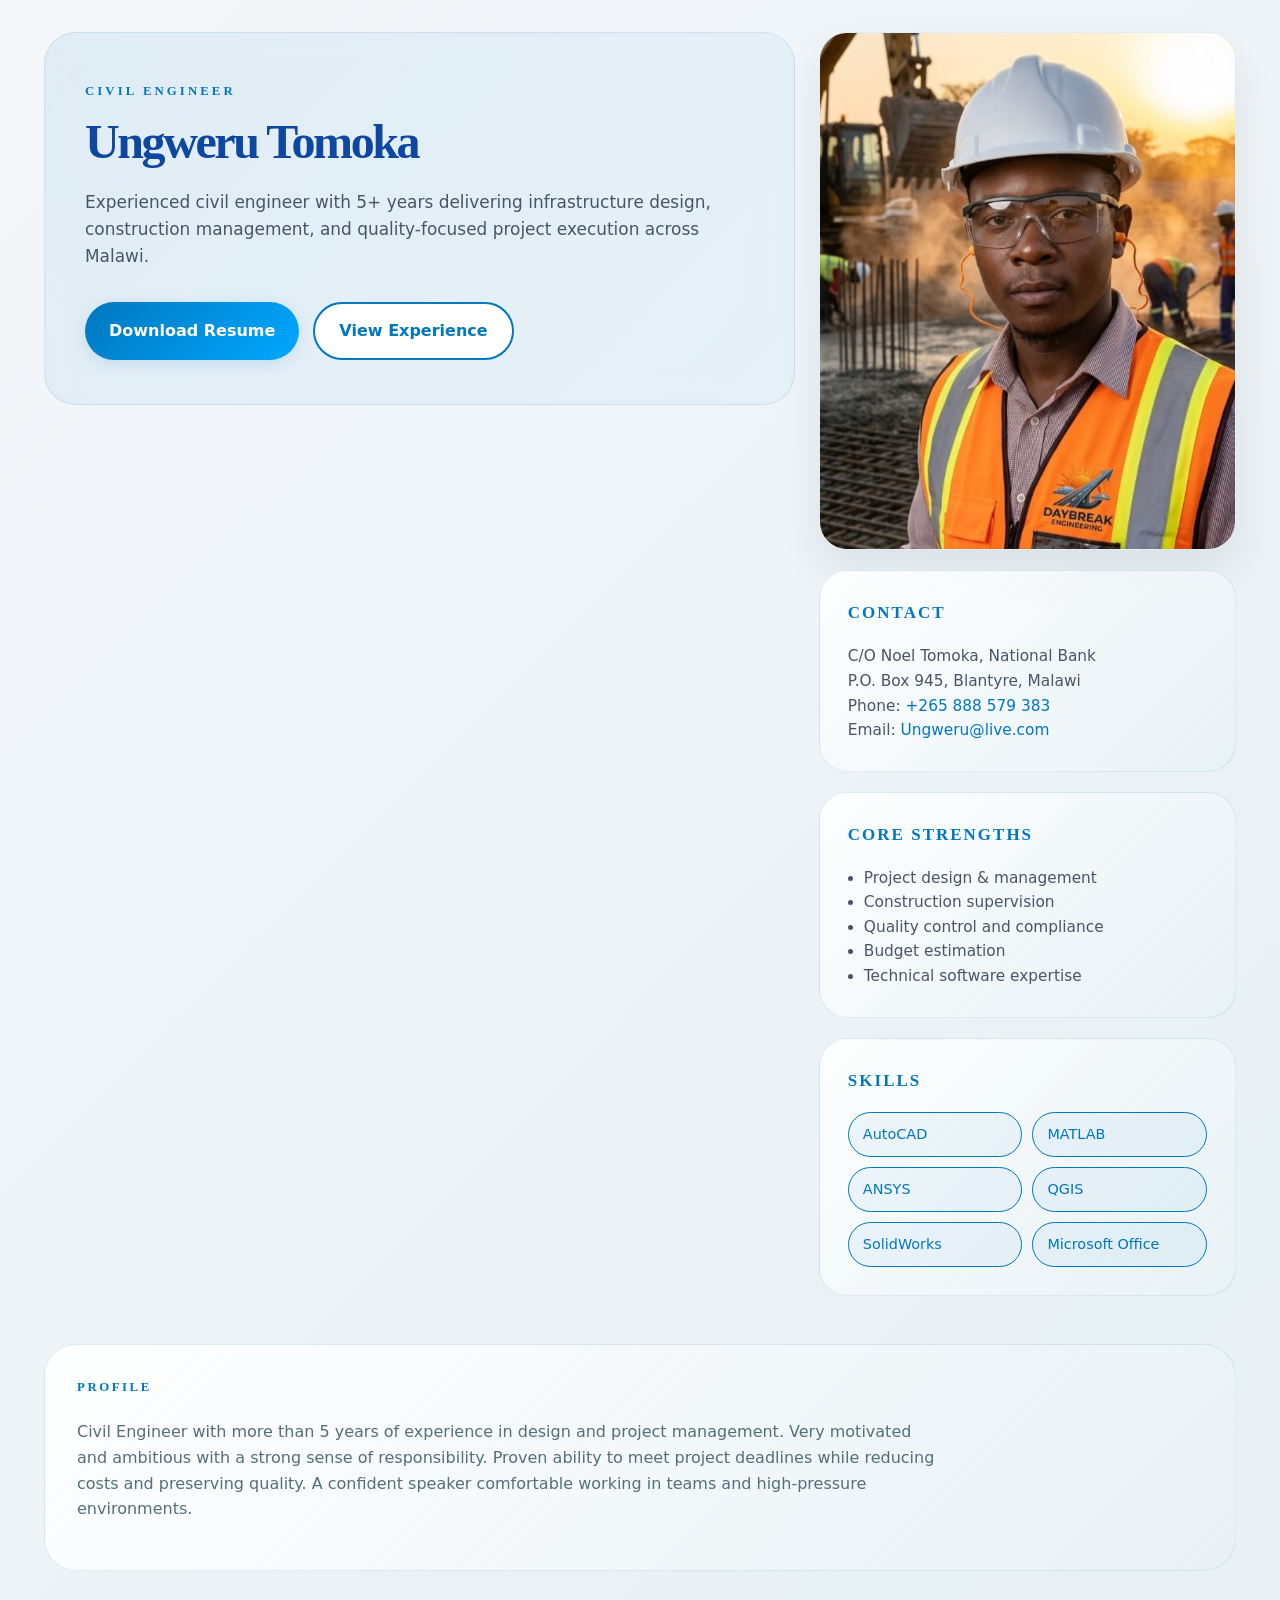
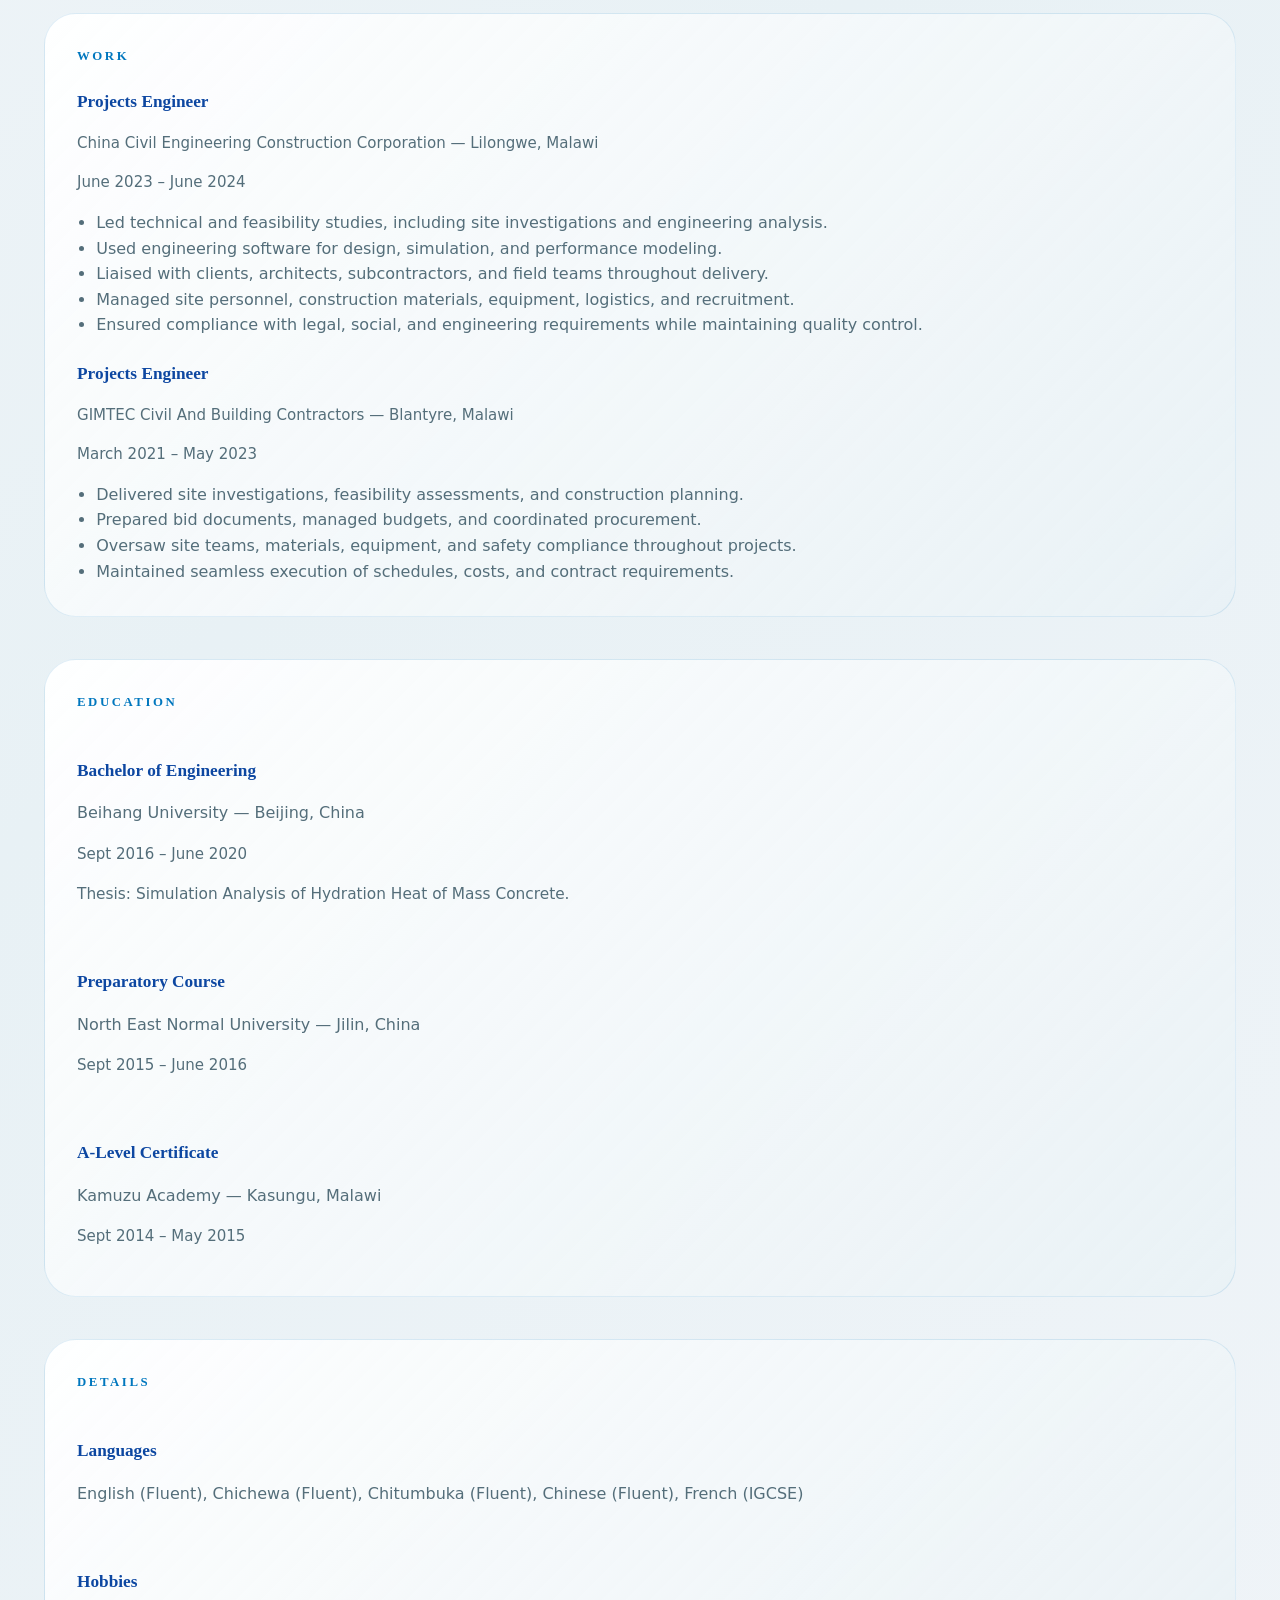
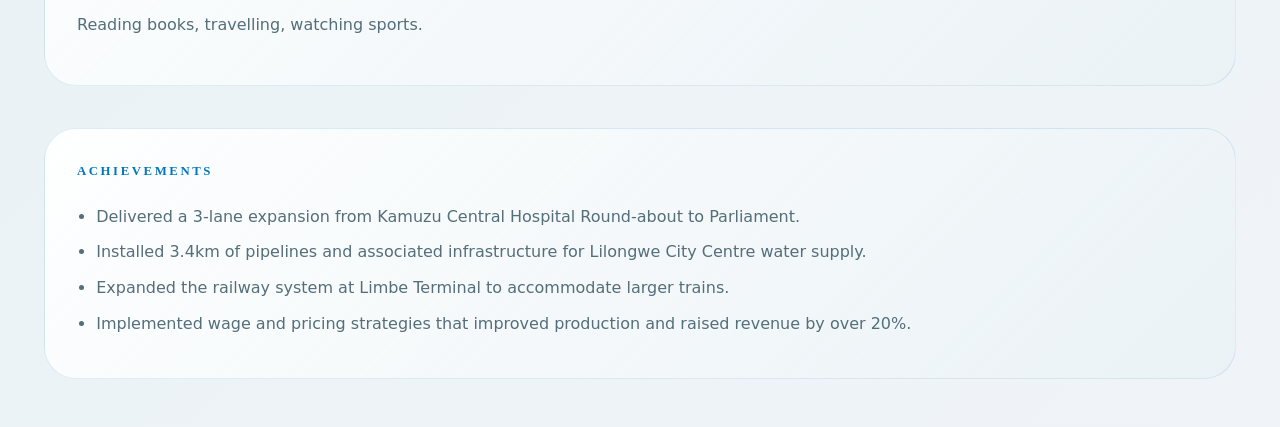
==== index.html @ 4b2e1ed5 "Add files via upload" ====
<!DOCTYPE html>
<html lang="en">
  <head>
    <meta charset="UTF-8" />
    <meta name="viewport" content="width=device-width, initial-scale=1.0" />
    <title>Ungweru Tomoka | Civil Engineer</title>
    <link rel="stylesheet" href="styles.css" />
  </head>
  <body>
    <div class="page-shell">
      <header class="hero">
        <div class="hero-copy">
          <span class="eyebrow">Civil Engineer</span>
          <h1>Ungweru Tomoka</h1>
          <p>
            Experienced civil engineer with 5+ years delivering infrastructure design,
            construction management, and quality-focused project execution across Malawi.
          </p>
          <div class="hero-actions">
            <a class="button button-primary" href="Ungweru%20Tomoka%20-%20Resume518.docx" download>
              Download Resume
            </a>
            <a class="button button-secondary" href="#experience">
              View Experience
            </a>
          </div>
        </div>
        <div class="hero-panel">
          <div class="hero-photo">
            <img src="ungweru .jpeg" alt="Ungweru Tomoka" />
          </div>
          <div class="panel-block panel-contact">
            <h2>Contact</h2>
            <p>C/O Noel Tomoka, National Bank</p>
            <p>P.O. Box 945, Blantyre, Malawi</p>
            <p>Phone: <a href="tel:+265888579383">+265 888 579 383</a></p>
            <p>Email: <a href="mailto:Ungweru@live.com">Ungweru@live.com</a></p>
          </div>
          <div class="panel-block panel-highlights">
            <h2>Core Strengths</h2>
            <ul>
              <li>Project design & management</li>
              <li>Construction supervision</li>
              <li>Quality control and compliance</li>
              <li>Budget estimation</li>
              <li>Technical software expertise</li>
            </ul>
          </div>
          <div class="panel-block panel-skills">
            <h2>Skills</h2>
            <div class="skill-grid">
              <span>AutoCAD</span>
              <span>MATLAB</span>
              <span>ANSYS</span>
              <span>QGIS</span>
              <span>SolidWorks</span>
              <span>Microsoft Office</span>
            </div>
          </div>
        </div>
      </header>

      <main class="content">
        <section class="section about" id="about">
          <div class="section-header">
            <span>PROFILE</span>
            <h2></h2>
          </div>
          <p>
            Civil Engineer with more than 5 years of experience in design and project management.
            Very motivated and ambitious with a strong sense of responsibility. Proven ability to
            meet project deadlines while reducing costs and preserving quality. A confident speaker
            comfortable working in teams and high-pressure environments.
          </p>
        </section>

        <section class="section experience" id="experience">
          <div class="section-header">
            <span>WORK</span>
            <h2></h2>
          </div>
          <article>
            <h3>Projects Engineer</h3>
            <p class="meta">China Civil Engineering Construction Corporation — Lilongwe, Malawi</p>
            <p class="date">June 2023 – June 2024</p>
            <ul>
              <li>Led technical and feasibility studies, including site investigations and engineering analysis.</li>
              <li>Used engineering software for design, simulation, and performance modeling.</li>
              <li>Liaised with clients, architects, subcontractors, and field teams throughout delivery.</li>
              <li>Managed site personnel, construction materials, equipment, logistics, and recruitment.</li>
              <li>Ensured compliance with legal, social, and engineering requirements while maintaining quality control.</li>
            </ul>
          </article>

          <article>
            <h3>Projects Engineer</h3>
            <p class="meta">GIMTEC Civil And Building Contractors — Blantyre, Malawi</p>
            <p class="date">March 2021 – May 2023</p>
            <ul>
              <li>Delivered site investigations, feasibility assessments, and construction planning.</li>
              <li>Prepared bid documents, managed budgets, and coordinated procurement.</li>
              <li>Oversaw site teams, materials, equipment, and safety compliance throughout projects.</li>
              <li>Maintained seamless execution of schedules, costs, and contract requirements.</li>
            </ul>
          </article>
        </section>

        <section class="section education" id="education">
          <div class="section-header">
            <span>EDUCATION</span>
            <h2></h2>
          </div>
          <div class="education-grid">
            <div>
              <h3>Bachelor of Engineering</h3>
              <p>Beihang University — Beijing, China</p>
              <p class="date">Sept 2016 – June 2020</p>
              <p class="note">Thesis: Simulation Analysis of Hydration Heat of Mass Concrete.</p>
            </div>
            <div>
              <h3>Preparatory Course</h3>
              <p>North East Normal University — Jilin, China</p>
              <p class="date">Sept 2015 – June 2016</p>
            </div>
            <div>
              <h3>A-Level Certificate</h3>
              <p>Kamuzu Academy — Kasungu, Malawi</p>
              <p class="date">Sept 2014 – May 2015</p>
            </div>
          </div>
        </section>

        <section class="section extra" id="skills">
          <div class="section-header">
            <span>DETAILS</span>
            <h2></h2>
          </div>
          <div class="extra-grid">
            <div>
              <h3>Languages</h3>
              <p>English (Fluent), Chichewa (Fluent), Chitumbuka (Fluent), Chinese (Fluent), French (IGCSE)</p>
            </div>
            <div>
              <h3>Hobbies</h3>
              <p>Reading books, travelling, watching sports.</p>
            </div>
          </div>
        </section>

        <section class="section achievements" id="achievements">
          <div class="section-header">
            <span>ACHIEVEMENTS</span>
            <h2></h2>
          </div>
          <ul>
            <li>Delivered a 3-lane expansion from Kamuzu Central Hospital Round-about to Parliament.</li>
            <li>Installed 3.4km of pipelines and associated infrastructure for Lilongwe City Centre water supply.</li>
            <li>Expanded the railway system at Limbe Terminal to accommodate larger trains.</li>
            <li>Implemented wage and pricing strategies that improved production and raised revenue by over 20%.</li>
          </ul>
        </section>
      </main>
    </div>
  </body>
</html>
---- styles.css ----
:root {
  color-scheme: light;
  color: #2c3e50;
  background: #fafbfc;
  font-family: 'Segoe UI', Trebuchet MS, system-ui, -apple-system, BlinkMacSystemFont, sans-serif;
  font-size: 16px;
  line-height: 1.6;
  --accent: #0077be;
  --accent-light: #4db8ff;
  --panel: rgba(0, 119, 190, 0.06);
  --border: rgba(0, 119, 190, 0.12);
  --muted: #6b7280;
}

* {
  box-sizing: border-box;
}

html {
  scroll-behavior: smooth;
}

body {
  margin: 0;
  min-height: 100vh;
  background: linear-gradient(135deg, #f5f7fa 0%, #e8f1f5 50%, #f0f4f8 100%);
  color: #2c3e50;
}

a {
  color: var(--accent);
  text-decoration: none;
}

a:hover {
  color: var(--accent-light);
}

.page-shell {
  max-width: 1240px;
  margin: 0 auto;
  padding: 32px 24px 48px;
}

.hero {
  display: grid;
  gap: 24px;
  grid-template-columns: 1.8fr 1fr;
  align-items: start;
  margin-bottom: 48px;
}

.hero-copy {
  padding: 44px 40px;
  border: 1px solid var(--border);
  border-radius: 32px;
  background: linear-gradient(135deg, rgba(0, 119, 190, 0.08) 0%, rgba(77, 184, 255, 0.05) 100%);
  backdrop-filter: blur(14px);
}

.eyebrow {
  display: inline-block;
  margin-bottom: 18px;
  color: var(--accent);
  font-family: 'Georgia', serif;
  letter-spacing: 0.24em;
  text-transform: uppercase;
  font-size: 0.8rem;
  font-weight: 600;
}

.hero-copy h1 {
  margin: 0;
  font-size: clamp(3rem, 3.6vw, 4.4rem);
  letter-spacing: -0.05em;
  line-height: 0.95;
  font-family: 'Georgia', serif;
  color: #0d47a1;
}

.hero-copy p {
  margin: 24px 0 0;
  max-width: 760px;
  color: #475569;
  font-size: 1.06rem;
}

.hero-actions {
  display: flex;
  flex-wrap: wrap;
  gap: 14px;
  margin-top: 32px;
}

.button {
  display: inline-flex;
  align-items: center;
  justify-content: center;
  gap: 10px;
  padding: 14px 24px;
  border-radius: 999px;
  font-weight: 600;
  transition: transform 0.18s ease, box-shadow 0.18s ease, background 0.18s ease;
}

.button:hover {
  transform: translateY(-1px);
  box-shadow: 0 18px 42px rgba(0, 119, 190, 0.18);
}

.button-primary {
  background: linear-gradient(135deg, #0077be, #00a8ff);
  color: #fff;
  box-shadow: 0 4px 15px rgba(0, 119, 190, 0.15);
}

.button-secondary {
  background: #fff;
  border: 2px solid var(--accent);
  color: var(--accent);
}

.hero-panel {
  display: grid;
  gap: 20px;
}

.hero-photo {
  border-radius: 28px;
  overflow: hidden;
  border: 1px solid var(--border);
  background: #fff;
  box-shadow: 0 20px 45px rgba(0, 0, 0, 0.08);
}

.hero-photo img {
  width: 100%;
  height: auto;
  display: block;
  object-fit: cover;
}

.panel-block {
  padding: 28px;
  border-radius: 28px;
  border: 1px solid var(--border);
  background: linear-gradient(135deg, rgba(255, 255, 255, 0.9) 0%, rgba(232, 241, 245, 0.8) 100%);
}

.panel-block h2 {
  margin: 0 0 18px;
  font-size: 1.06rem;
  letter-spacing: 0.12em;
  text-transform: uppercase;
  color: var(--accent);
  font-family: 'Georgia', serif;
  font-weight: 700;
}

.panel-block p,
.panel-block li {
  margin: 0;
  color: #475569;
  font-size: 0.96rem;
}

.panel-block ul {
  padding-left: 1rem;
  margin: 0;
  list-style: disc;
}

.skill-grid {
  display: grid;
  gap: 10px;
  grid-template-columns: repeat(2, minmax(0, 1fr));
}

.skill-grid span {
  display: inline-flex;
  padding: 10px 14px;
  border-radius: 999px;
  border: 1px solid var(--accent);
  font-size: 0.9rem;
  color: var(--accent);
  background: rgba(0, 119, 190, 0.05);
}

.content {
  display: grid;
  gap: 42px;
}

.section {
  padding: 32px;
  border-radius: 32px;
  background: linear-gradient(135deg, rgba(255, 255, 255, 0.95) 0%, rgba(232, 241, 245, 0.7) 100%);
  border: 1px solid var(--border);
}

.section-header {
  display: flex;
  align-items: center;
  gap: 18px;
  margin-bottom: 22px;
}

.section-header span {
  font-family: 'Georgia', serif;
  color: var(--accent);
  text-transform: uppercase;
  letter-spacing: 0.2em;
  font-size: 0.8rem;
  font-weight: 700;
}

.section-header h2 {
  margin: 0;
  font-size: clamp(1.8rem, 2vw, 2.4rem);
  letter-spacing: -0.04em;
  font-family: 'Georgia', serif;
  color: #0d47a1;
}

.section p,
.section li,
.section .note,
.section .meta,
.section .date {
  color: #546e7a;
}

.section p {
  max-width: 860px;
}

.experience article,
.education-grid > div,
.extra-grid > div {
  margin-top: 22px;
}

.experience article h3,
.education-grid h3,
.extra-grid h3 {
  margin: 0 0 10px;
  color: #0d47a1;
  font-size: 1.08rem;
  font-family: 'Georgia', serif;
  font-weight: 700;
}

.meta,
.date {
  display: block;
  font-size: 0.94rem;
  color: #90a4ae;
}

.meta {
  margin-bottom: 6px;
}

.date {
  margin-bottom: 16px;
}

.experience ul,
.achievements ul {
  margin: 0;
  padding-left: 1.2rem;
  color: #546e7a;
}

.achievements ul li {
  margin-bottom: 10px;
}

.education-grid,
.extra-grid {
  display: grid;
  gap: 24px;
}

.note {
  margin-top: 10px;
  color: #90a4ae;
  font-size: 0.96rem;
}

@media (max-width: 960px) {
  .hero {
    grid-template-columns: 1fr;
  }

  .hero-copy,
  .panel-block,
  .section {
    padding: 28px;
  }
}

@media (max-width: 720px) {
  .page-shell {
    padding: 24px 16px 36px;
  }

  .hero-copy h1 {
    font-size: 2.8rem;
  }

  .hero-actions {
    flex-direction: column;
    align-items: stretch;
  }

  .skill-grid {
    grid-template-columns: 1fr;
  }

  .education-grid,
  .extra-grid {
    grid-template-columns: 1fr;
  }
}
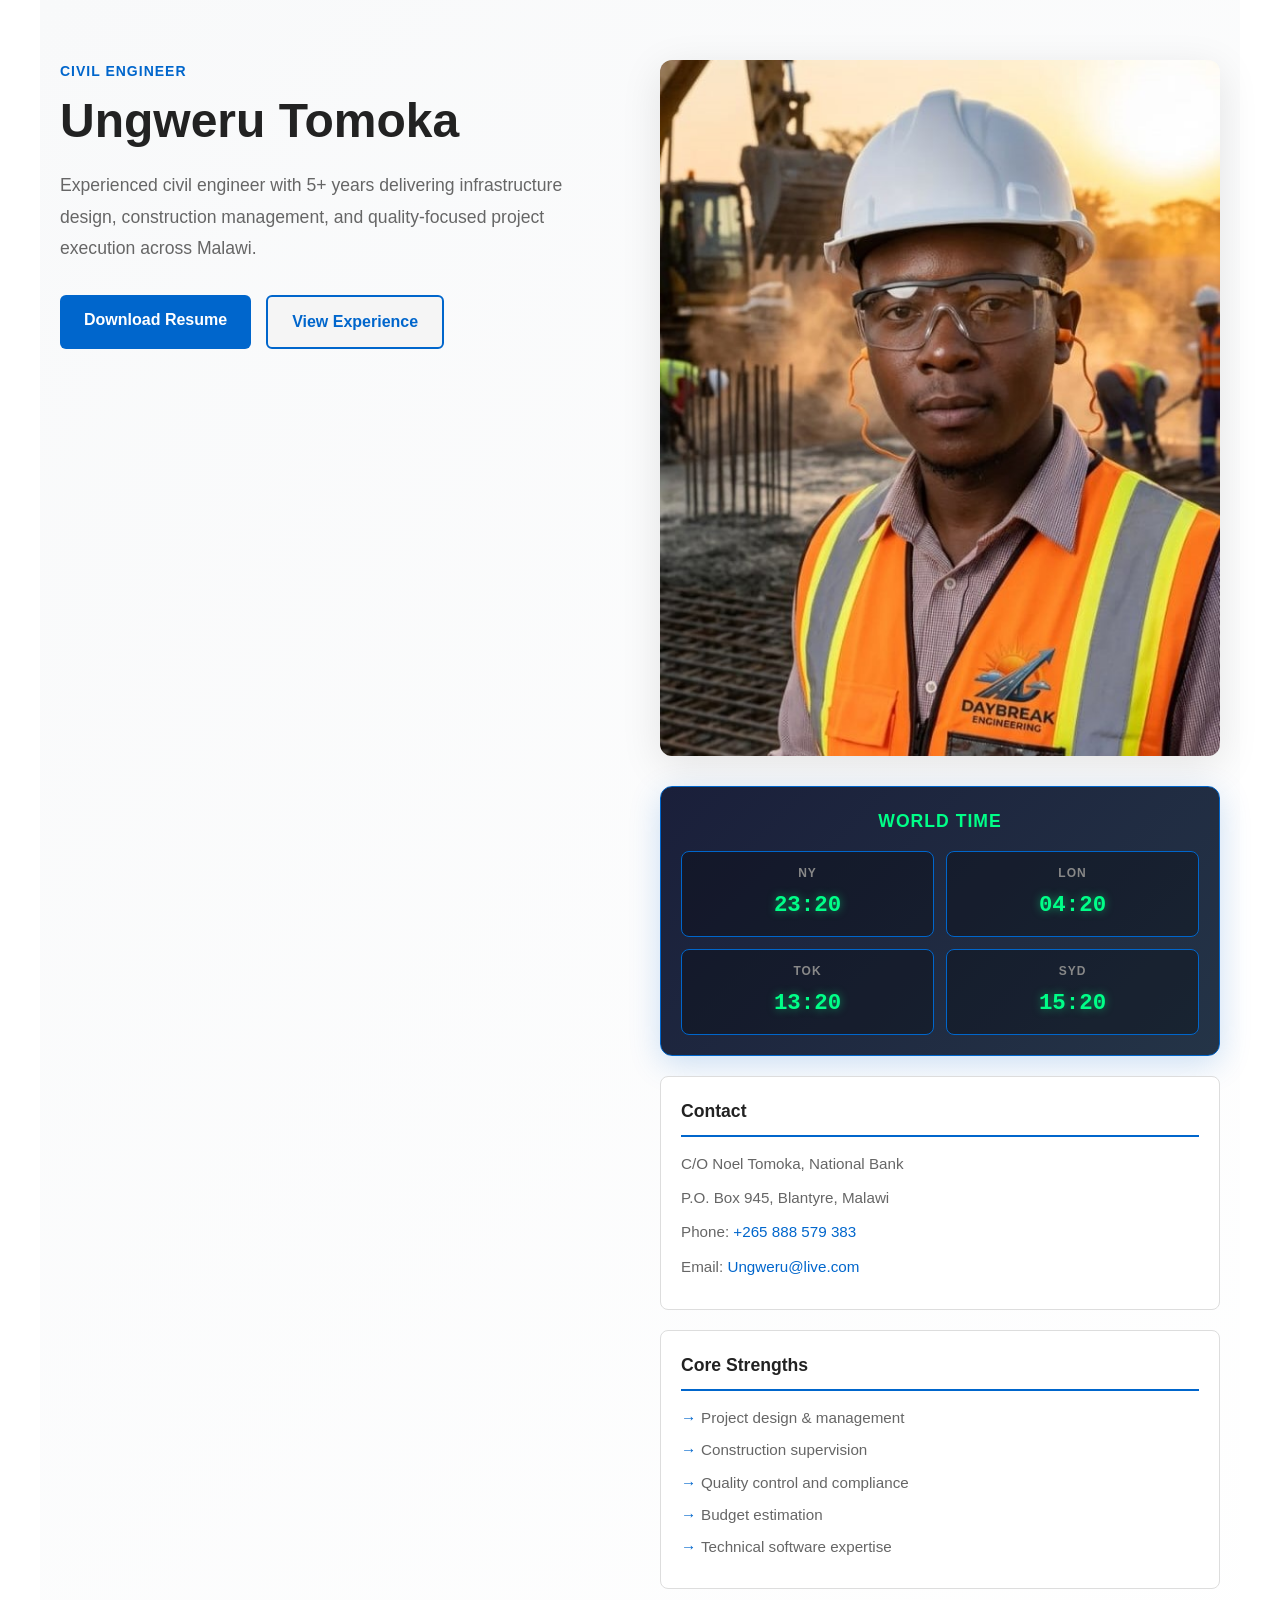
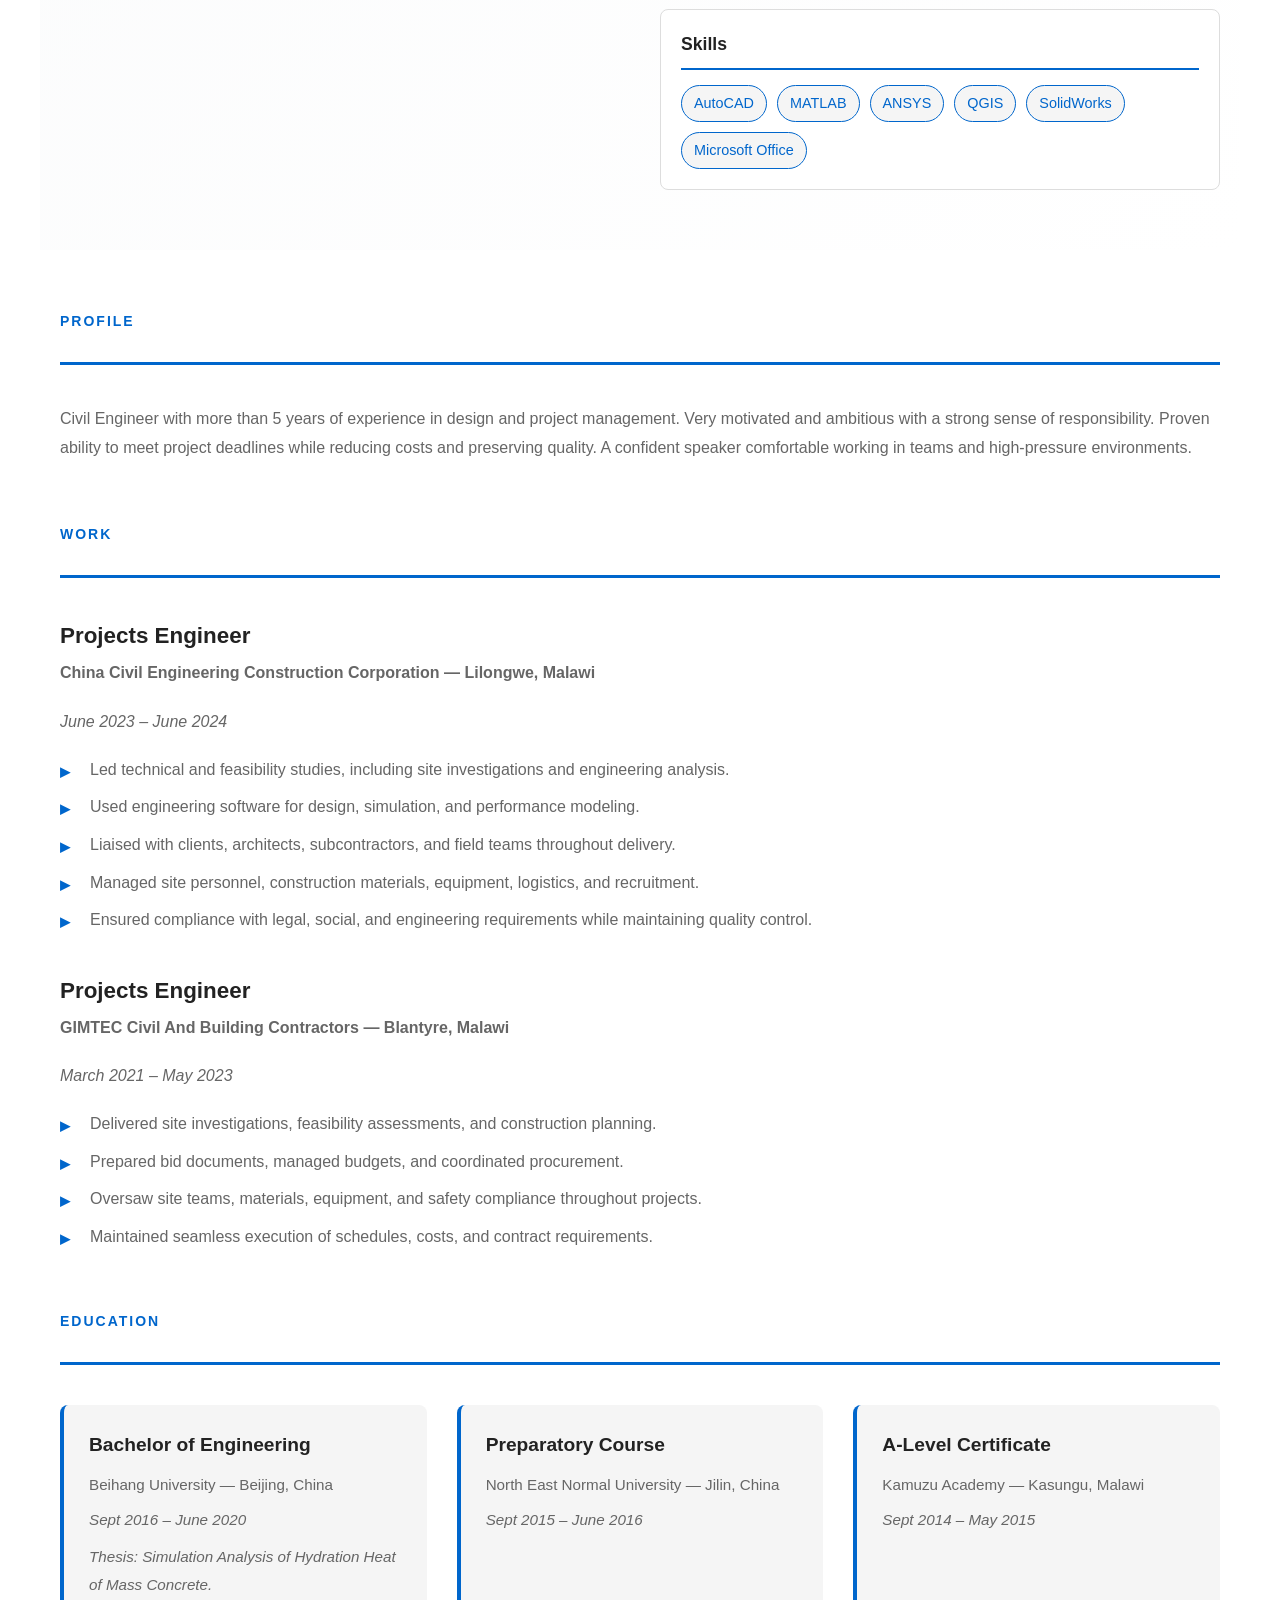
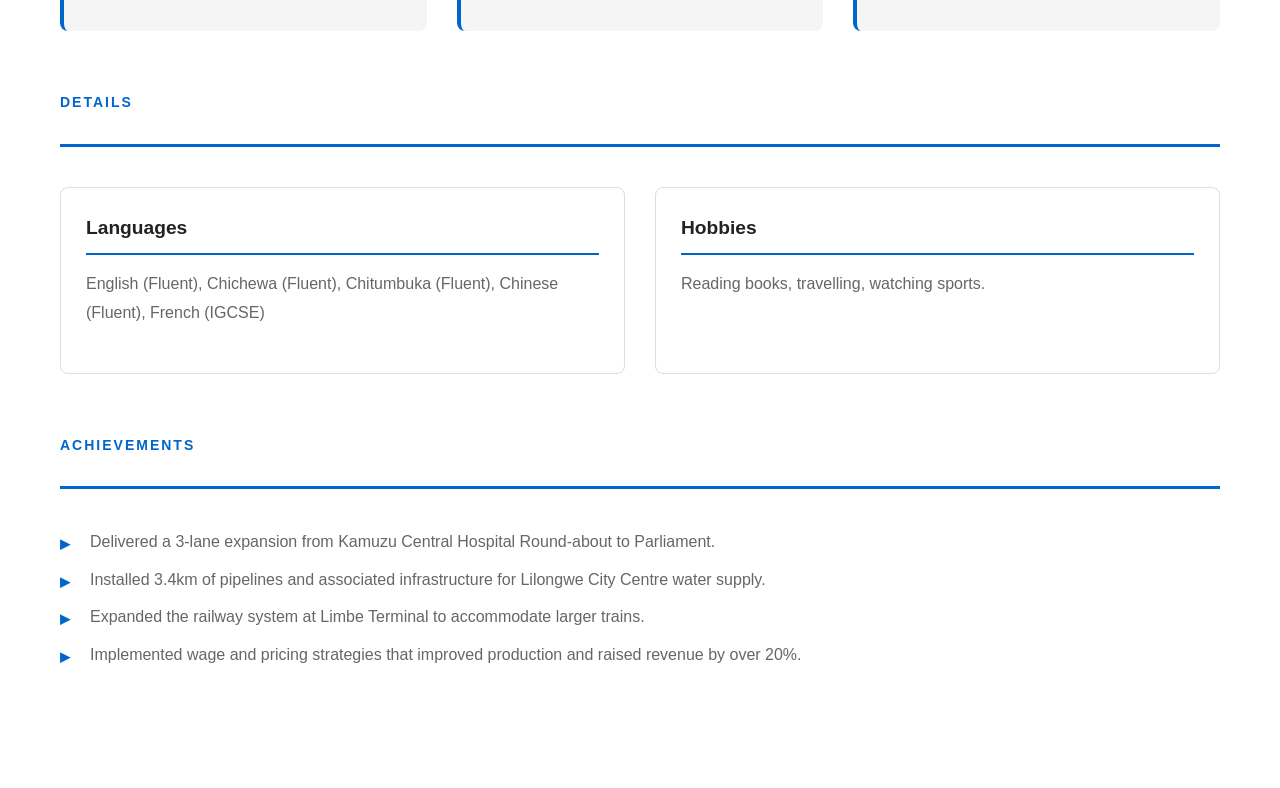
==== commit ff497714: "feat: Integrate world clock widget into hero panel next to profile image" ====
--- a/index.html
+++ b/index.html
@@ -1,165 +1,191 @@
-<!DOCTYPE html>
-<html lang="en">
-  <head>
-    <meta charset="UTF-8" />
-    <meta name="viewport" content="width=device-width, initial-scale=1.0" />
-    <title>Ungweru Tomoka | Civil Engineer</title>
-    <link rel="stylesheet" href="styles.css" />
-  </head>
-  <body>
-    <div class="page-shell">
-      <header class="hero">
-        <div class="hero-copy">
-          <span class="eyebrow">Civil Engineer</span>
-          <h1>Ungweru Tomoka</h1>
-          <p>
-            Experienced civil engineer with 5+ years delivering infrastructure design,
-            construction management, and quality-focused project execution across Malawi.
-          </p>
-          <div class="hero-actions">
-            <a class="button button-primary" href="Ungweru%20Tomoka%20-%20Resume518.docx" download>
-              Download Resume
-            </a>
-            <a class="button button-secondary" href="#experience">
-              View Experience
-            </a>
-          </div>
-        </div>
-        <div class="hero-panel">
-          <div class="hero-photo">
-            <img src="ungweru .jpeg" alt="Ungweru Tomoka" />
-          </div>
-          <div class="panel-block panel-contact">
-            <h2>Contact</h2>
-            <p>C/O Noel Tomoka, National Bank</p>
-            <p>P.O. Box 945, Blantyre, Malawi</p>
-            <p>Phone: <a href="tel:+265888579383">+265 888 579 383</a></p>
-            <p>Email: <a href="mailto:Ungweru@live.com">Ungweru@live.com</a></p>
-          </div>
-          <div class="panel-block panel-highlights">
-            <h2>Core Strengths</h2>
-            <ul>
-              <li>Project design & management</li>
-              <li>Construction supervision</li>
-              <li>Quality control and compliance</li>
-              <li>Budget estimation</li>
-              <li>Technical software expertise</li>
-            </ul>
-          </div>
-          <div class="panel-block panel-skills">
-            <h2>Skills</h2>
-            <div class="skill-grid">
-              <span>AutoCAD</span>
-              <span>MATLAB</span>
-              <span>ANSYS</span>
-              <span>QGIS</span>
-              <span>SolidWorks</span>
-              <span>Microsoft Office</span>
-            </div>
-          </div>
-        </div>
-      </header>
-
-      <main class="content">
-        <section class="section about" id="about">
-          <div class="section-header">
-            <span>PROFILE</span>
-            <h2></h2>
-          </div>
-          <p>
-            Civil Engineer with more than 5 years of experience in design and project management.
-            Very motivated and ambitious with a strong sense of responsibility. Proven ability to
-            meet project deadlines while reducing costs and preserving quality. A confident speaker
-            comfortable working in teams and high-pressure environments.
-          </p>
-        </section>
-
-        <section class="section experience" id="experience">
-          <div class="section-header">
-            <span>WORK</span>
-            <h2></h2>
-          </div>
-          <article>
-            <h3>Projects Engineer</h3>
-            <p class="meta">China Civil Engineering Construction Corporation — Lilongwe, Malawi</p>
-            <p class="date">June 2023 – June 2024</p>
-            <ul>
-              <li>Led technical and feasibility studies, including site investigations and engineering analysis.</li>
-              <li>Used engineering software for design, simulation, and performance modeling.</li>
-              <li>Liaised with clients, architects, subcontractors, and field teams throughout delivery.</li>
-              <li>Managed site personnel, construction materials, equipment, logistics, and recruitment.</li>
-              <li>Ensured compliance with legal, social, and engineering requirements while maintaining quality control.</li>
-            </ul>
-          </article>
-
-          <article>
-            <h3>Projects Engineer</h3>
-            <p class="meta">GIMTEC Civil And Building Contractors — Blantyre, Malawi</p>
-            <p class="date">March 2021 – May 2023</p>
-            <ul>
-              <li>Delivered site investigations, feasibility assessments, and construction planning.</li>
-              <li>Prepared bid documents, managed budgets, and coordinated procurement.</li>
-              <li>Oversaw site teams, materials, equipment, and safety compliance throughout projects.</li>
-              <li>Maintained seamless execution of schedules, costs, and contract requirements.</li>
-            </ul>
-          </article>
-        </section>
-
-        <section class="section education" id="education">
-          <div class="section-header">
-            <span>EDUCATION</span>
-            <h2></h2>
-          </div>
-          <div class="education-grid">
-            <div>
-              <h3>Bachelor of Engineering</h3>
-              <p>Beihang University — Beijing, China</p>
-              <p class="date">Sept 2016 – June 2020</p>
-              <p class="note">Thesis: Simulation Analysis of Hydration Heat of Mass Concrete.</p>
-            </div>
-            <div>
-              <h3>Preparatory Course</h3>
-              <p>North East Normal University — Jilin, China</p>
-              <p class="date">Sept 2015 – June 2016</p>
-            </div>
-            <div>
-              <h3>A-Level Certificate</h3>
-              <p>Kamuzu Academy — Kasungu, Malawi</p>
-              <p class="date">Sept 2014 – May 2015</p>
-            </div>
-          </div>
-        </section>
-
-        <section class="section extra" id="skills">
-          <div class="section-header">
-            <span>DETAILS</span>
-            <h2></h2>
-          </div>
-          <div class="extra-grid">
-            <div>
-              <h3>Languages</h3>
-              <p>English (Fluent), Chichewa (Fluent), Chitumbuka (Fluent), Chinese (Fluent), French (IGCSE)</p>
-            </div>
-            <div>
-              <h3>Hobbies</h3>
-              <p>Reading books, travelling, watching sports.</p>
-            </div>
-          </div>
-        </section>
-
-        <section class="section achievements" id="achievements">
-          <div class="section-header">
-            <span>ACHIEVEMENTS</span>
-            <h2></h2>
-          </div>
-          <ul>
-            <li>Delivered a 3-lane expansion from Kamuzu Central Hospital Round-about to Parliament.</li>
-            <li>Installed 3.4km of pipelines and associated infrastructure for Lilongwe City Centre water supply.</li>
-            <li>Expanded the railway system at Limbe Terminal to accommodate larger trains.</li>
-            <li>Implemented wage and pricing strategies that improved production and raised revenue by over 20%.</li>
-          </ul>
-        </section>
-      </main>
-    </div>
-  </body>
-</html>
+<!DOCTYPE html>
+<html lang="en">
+  <head>
+    <meta charset="UTF-8" />
+    <meta name="viewport" content="width=device-width, initial-scale=1.0" />
+    <title>Ungweru Tomoka | Civil Engineer</title>
+    <link rel="stylesheet" href="styles.css" />
+  </head>
+  <body>
+    <div class="page-shell">
+      <header class="hero">
+        <div class="hero-copy">
+          <span class="eyebrow">Civil Engineer</span>
+          <h1>Ungweru Tomoka</h1>
+          <p>
+            Experienced civil engineer with 5+ years delivering infrastructure design,
+            construction management, and quality-focused project execution across Malawi.
+          </p>
+          <div class="hero-actions">
+            <a class="button button-primary" href="Ungweru%20Tomoka%20-%20Resume518.docx" download>
+              Download Resume
+            </a>
+            <a class="button button-secondary" href="#experience">
+              View Experience
+            </a>
+          </div>
+        </div>
+        <div class="hero-panel">
+          <div class="hero-photo">
+            <img src="ungweru .jpeg" alt="Ungweru Tomoka" />
+          </div>
+          
+          <!-- Digital Clock Widget -->
+          <div class="world-clock-widget">
+            <h3 class="clock-widget-title">World Time</h3>
+            <div class="mini-clocks">
+              <div class="mini-clock">
+                <div class="mini-timezone">NY</div>
+                <div class="mini-time" id="ny-mini">00:00</div>
+              </div>
+              <div class="mini-clock">
+                <div class="mini-timezone">LON</div>
+                <div class="mini-time" id="london-mini">00:00</div>
+              </div>
+              <div class="mini-clock">
+                <div class="mini-timezone">TOK</div>
+                <div class="mini-time" id="tokyo-mini">00:00</div>
+              </div>
+              <div class="mini-clock">
+                <div class="mini-timezone">SYD</div>
+                <div class="mini-time" id="sydney-mini">00:00</div>
+              </div>
+            </div>
+          </div>
+          
+          <div class="panel-block panel-contact">
+            <h2>Contact</h2>
+            <p>C/O Noel Tomoka, National Bank</p>
+            <p>P.O. Box 945, Blantyre, Malawi</p>
+            <p>Phone: <a href="tel:+265888579383">+265 888 579 383</a></p>
+            <p>Email: <a href="mailto:Ungweru@live.com">Ungweru@live.com</a></p>
+          </div>
+          <div class="panel-block panel-highlights">
+            <h2>Core Strengths</h2>
+            <ul>
+              <li>Project design & management</li>
+              <li>Construction supervision</li>
+              <li>Quality control and compliance</li>
+              <li>Budget estimation</li>
+              <li>Technical software expertise</li>
+            </ul>
+          </div>
+          <div class="panel-block panel-skills">
+            <h2>Skills</h2>
+            <div class="skill-grid">
+              <span>AutoCAD</span>
+              <span>MATLAB</span>
+              <span>ANSYS</span>
+              <span>QGIS</span>
+              <span>SolidWorks</span>
+              <span>Microsoft Office</span>
+            </div>
+          </div>
+        </div>
+      </header>
+
+      <main class="content">
+        <section class="section about" id="about">
+          <div class="section-header">
+            <span>PROFILE</span>
+            <h2></h2>
+          </div>
+          <p>
+            Civil Engineer with more than 5 years of experience in design and project management.
+            Very motivated and ambitious with a strong sense of responsibility. Proven ability to
+            meet project deadlines while reducing costs and preserving quality. A confident speaker
+            comfortable working in teams and high-pressure environments.
+          </p>
+        </section>
+
+        <section class="section experience" id="experience">
+          <div class="section-header">
+            <span>WORK</span>
+            <h2></h2>
+          </div>
+          <article>
+            <h3>Projects Engineer</h3>
+            <p class="meta">China Civil Engineering Construction Corporation — Lilongwe, Malawi</p>
+            <p class="date">June 2023 – June 2024</p>
+            <ul>
+              <li>Led technical and feasibility studies, including site investigations and engineering analysis.</li>
+              <li>Used engineering software for design, simulation, and performance modeling.</li>
+              <li>Liaised with clients, architects, subcontractors, and field teams throughout delivery.</li>
+              <li>Managed site personnel, construction materials, equipment, logistics, and recruitment.</li>
+              <li>Ensured compliance with legal, social, and engineering requirements while maintaining quality control.</li>
+            </ul>
+          </article>
+
+          <article>
+            <h3>Projects Engineer</h3>
+            <p class="meta">GIMTEC Civil And Building Contractors — Blantyre, Malawi</p>
+            <p class="date">March 2021 – May 2023</p>
+            <ul>
+              <li>Delivered site investigations, feasibility assessments, and construction planning.</li>
+              <li>Prepared bid documents, managed budgets, and coordinated procurement.</li>
+              <li>Oversaw site teams, materials, equipment, and safety compliance throughout projects.</li>
+              <li>Maintained seamless execution of schedules, costs, and contract requirements.</li>
+            </ul>
+          </article>
+        </section>
+
+        <section class="section education" id="education">
+          <div class="section-header">
+            <span>EDUCATION</span>
+            <h2></h2>
+          </div>
+          <div class="education-grid">
+            <div>
+              <h3>Bachelor of Engineering</h3>
+              <p>Beihang University — Beijing, China</p>
+              <p class="date">Sept 2016 – June 2020</p>
+              <p class="note">Thesis: Simulation Analysis of Hydration Heat of Mass Concrete.</p>
+            </div>
+            <div>
+              <h3>Preparatory Course</h3>
+              <p>North East Normal University — Jilin, China</p>
+              <p class="date">Sept 2015 – June 2016</p>
+            </div>
+            <div>
+              <h3>A-Level Certificate</h3>
+              <p>Kamuzu Academy — Kasungu, Malawi</p>
+              <p class="date">Sept 2014 – May 2015</p>
+            </div>
+          </div>
+        </section>
+
+        <section class="section extra" id="skills">
+          <div class="section-header">
+            <span>DETAILS</span>
+            <h2></h2>
+          </div>
+          <div class="extra-grid">
+            <div>
+              <h3>Languages</h3>
+              <p>English (Fluent), Chichewa (Fluent), Chitumbuka (Fluent), Chinese (Fluent), French (IGCSE)</p>
+            </div>
+            <div>
+              <h3>Hobbies</h3>
+              <p>Reading books, travelling, watching sports.</p>
+            </div>
+          </div>
+        </section>
+
+        <section class="section achievements" id="achievements">
+          <div class="section-header">
+            <span>ACHIEVEMENTS</span>
+            <h2></h2>
+          </div>
+          <ul>
+            <li>Delivered a 3-lane expansion from Kamuzu Central Hospital Round-about to Parliament.</li>
+            <li>Installed 3.4km of pipelines and associated infrastructure for Lilongwe City Centre water supply.</li>
+            <li>Expanded the railway system at Limbe Terminal to accommodate larger trains.</li>
+            <li>Implemented wage and pricing strategies that improved production and raised revenue by over 20%.</li>
+          </ul>
+        </section>
+      </main>
+    </div>
+
+    <script src="clock-widget.js"></script>
+  </body>
+</html>
--- a/styles.css
+++ b/styles.css
@@ -1,325 +1,458 @@
-:root {
-  color-scheme: light;
-  color: #2c3e50;
-  background: #fafbfc;
-  font-family: 'Segoe UI', Trebuchet MS, system-ui, -apple-system, BlinkMacSystemFont, sans-serif;
-  font-size: 16px;
-  line-height: 1.6;
-  --accent: #0077be;
-  --accent-light: #4db8ff;
-  --panel: rgba(0, 119, 190, 0.06);
-  --border: rgba(0, 119, 190, 0.12);
-  --muted: #6b7280;
-}
-
-* {
-  box-sizing: border-box;
-}
-
-html {
-  scroll-behavior: smooth;
-}
-
-body {
-  margin: 0;
-  min-height: 100vh;
-  background: linear-gradient(135deg, #f5f7fa 0%, #e8f1f5 50%, #f0f4f8 100%);
-  color: #2c3e50;
-}
-
-a {
-  color: var(--accent);
-  text-decoration: none;
-}
-
-a:hover {
-  color: var(--accent-light);
-}
-
-.page-shell {
-  max-width: 1240px;
-  margin: 0 auto;
-  padding: 32px 24px 48px;
-}
-
-.hero {
-  display: grid;
-  gap: 24px;
-  grid-template-columns: 1.8fr 1fr;
-  align-items: start;
-  margin-bottom: 48px;
-}
-
-.hero-copy {
-  padding: 44px 40px;
-  border: 1px solid var(--border);
-  border-radius: 32px;
-  background: linear-gradient(135deg, rgba(0, 119, 190, 0.08) 0%, rgba(77, 184, 255, 0.05) 100%);
-  backdrop-filter: blur(14px);
-}
-
-.eyebrow {
-  display: inline-block;
-  margin-bottom: 18px;
-  color: var(--accent);
-  font-family: 'Georgia', serif;
-  letter-spacing: 0.24em;
-  text-transform: uppercase;
-  font-size: 0.8rem;
-  font-weight: 600;
-}
-
-.hero-copy h1 {
-  margin: 0;
-  font-size: clamp(3rem, 3.6vw, 4.4rem);
-  letter-spacing: -0.05em;
-  line-height: 0.95;
-  font-family: 'Georgia', serif;
-  color: #0d47a1;
-}
-
-.hero-copy p {
-  margin: 24px 0 0;
-  max-width: 760px;
-  color: #475569;
-  font-size: 1.06rem;
-}
-
-.hero-actions {
-  display: flex;
-  flex-wrap: wrap;
-  gap: 14px;
-  margin-top: 32px;
-}
-
-.button {
-  display: inline-flex;
-  align-items: center;
-  justify-content: center;
-  gap: 10px;
-  padding: 14px 24px;
-  border-radius: 999px;
-  font-weight: 600;
-  transition: transform 0.18s ease, box-shadow 0.18s ease, background 0.18s ease;
-}
-
-.button:hover {
-  transform: translateY(-1px);
-  box-shadow: 0 18px 42px rgba(0, 119, 190, 0.18);
-}
-
-.button-primary {
-  background: linear-gradient(135deg, #0077be, #00a8ff);
-  color: #fff;
-  box-shadow: 0 4px 15px rgba(0, 119, 190, 0.15);
-}
-
-.button-secondary {
-  background: #fff;
-  border: 2px solid var(--accent);
-  color: var(--accent);
-}
-
-.hero-panel {
-  display: grid;
-  gap: 20px;
-}
-
-.hero-photo {
-  border-radius: 28px;
-  overflow: hidden;
-  border: 1px solid var(--border);
-  background: #fff;
-  box-shadow: 0 20px 45px rgba(0, 0, 0, 0.08);
-}
-
-.hero-photo img {
-  width: 100%;
-  height: auto;
-  display: block;
-  object-fit: cover;
-}
-
-.panel-block {
-  padding: 28px;
-  border-radius: 28px;
-  border: 1px solid var(--border);
-  background: linear-gradient(135deg, rgba(255, 255, 255, 0.9) 0%, rgba(232, 241, 245, 0.8) 100%);
-}
-
-.panel-block h2 {
-  margin: 0 0 18px;
-  font-size: 1.06rem;
-  letter-spacing: 0.12em;
-  text-transform: uppercase;
-  color: var(--accent);
-  font-family: 'Georgia', serif;
-  font-weight: 700;
-}
-
-.panel-block p,
-.panel-block li {
-  margin: 0;
-  color: #475569;
-  font-size: 0.96rem;
-}
-
-.panel-block ul {
-  padding-left: 1rem;
-  margin: 0;
-  list-style: disc;
-}
-
-.skill-grid {
-  display: grid;
-  gap: 10px;
-  grid-template-columns: repeat(2, minmax(0, 1fr));
-}
-
-.skill-grid span {
-  display: inline-flex;
-  padding: 10px 14px;
-  border-radius: 999px;
-  border: 1px solid var(--accent);
-  font-size: 0.9rem;
-  color: var(--accent);
-  background: rgba(0, 119, 190, 0.05);
-}
-
-.content {
-  display: grid;
-  gap: 42px;
-}
-
-.section {
-  padding: 32px;
-  border-radius: 32px;
-  background: linear-gradient(135deg, rgba(255, 255, 255, 0.95) 0%, rgba(232, 241, 245, 0.7) 100%);
-  border: 1px solid var(--border);
-}
-
-.section-header {
-  display: flex;
-  align-items: center;
-  gap: 18px;
-  margin-bottom: 22px;
-}
-
-.section-header span {
-  font-family: 'Georgia', serif;
-  color: var(--accent);
-  text-transform: uppercase;
-  letter-spacing: 0.2em;
-  font-size: 0.8rem;
-  font-weight: 700;
-}
-
-.section-header h2 {
-  margin: 0;
-  font-size: clamp(1.8rem, 2vw, 2.4rem);
-  letter-spacing: -0.04em;
-  font-family: 'Georgia', serif;
-  color: #0d47a1;
-}
-
-.section p,
-.section li,
-.section .note,
-.section .meta,
-.section .date {
-  color: #546e7a;
-}
-
-.section p {
-  max-width: 860px;
-}
-
-.experience article,
-.education-grid > div,
-.extra-grid > div {
-  margin-top: 22px;
-}
-
-.experience article h3,
-.education-grid h3,
-.extra-grid h3 {
-  margin: 0 0 10px;
-  color: #0d47a1;
-  font-size: 1.08rem;
-  font-family: 'Georgia', serif;
-  font-weight: 700;
-}
-
-.meta,
-.date {
-  display: block;
-  font-size: 0.94rem;
-  color: #90a4ae;
-}
-
-.meta {
-  margin-bottom: 6px;
-}
-
-.date {
-  margin-bottom: 16px;
-}
-
-.experience ul,
-.achievements ul {
-  margin: 0;
-  padding-left: 1.2rem;
-  color: #546e7a;
-}
-
-.achievements ul li {
-  margin-bottom: 10px;
-}
-
-.education-grid,
-.extra-grid {
-  display: grid;
-  gap: 24px;
-}
-
-.note {
-  margin-top: 10px;
-  color: #90a4ae;
-  font-size: 0.96rem;
-}
-
-@media (max-width: 960px) {
-  .hero {
-    grid-template-columns: 1fr;
-  }
-
-  .hero-copy,
-  .panel-block,
-  .section {
-    padding: 28px;
-  }
-}
-
-@media (max-width: 720px) {
-  .page-shell {
-    padding: 24px 16px 36px;
-  }
-
-  .hero-copy h1 {
-    font-size: 2.8rem;
-  }
-
-  .hero-actions {
-    flex-direction: column;
-    align-items: stretch;
-  }
-
-  .skill-grid {
-    grid-template-columns: 1fr;
-  }
-
-  .education-grid,
-  .extra-grid {
-    grid-template-columns: 1fr;
-  }
-}
+:root {
+  --primary-color: #333;
+  --secondary-color: #666;
+  --accent-color: #0066cc;
+  --text-color: #222;
+  --light-text: #666;
+  --light-bg: #f5f5f5;
+  --border-color: #ddd;
+  --neon-green: #00ff88;
+  --neon-blue: #0066cc;
+  --dark-card: #1a1f3a;
+}
+
+* {
+  margin: 0;
+  padding: 0;
+  box-sizing: border-box;
+}
+
+body {
+  font-family: -apple-system, BlinkMacSystemFont, "Segoe UI", Roboto, "Helvetica Neue", Arial, sans-serif;
+  color: var(--text-color);
+  line-height: 1.6;
+  background: #fff;
+}
+
+.page-shell {
+  max-width: 1200px;
+  margin: 0 auto;
+}
+
+/* Hero Section */
+.hero {
+  display: grid;
+  grid-template-columns: 1fr 1fr;
+  gap: 40px;
+  align-items: start;
+  padding: 60px 20px;
+  background: linear-gradient(135deg, #f8f9fa 0%, #fff 100%);
+}
+
+.hero-copy {
+  display: flex;
+  flex-direction: column;
+  justify-content: center;
+}
+
+.eyebrow {
+  font-size: 0.875rem;
+  font-weight: 600;
+  color: var(--accent-color);
+  text-transform: uppercase;
+  letter-spacing: 1px;
+  margin-bottom: 10px;
+}
+
+.hero-copy h1 {
+  font-size: 3em;
+  font-weight: 700;
+  color: var(--text-color);
+  margin-bottom: 20px;
+  line-height: 1.2;
+}
+
+.hero-copy > p {
+  font-size: 1.1em;
+  color: var(--light-text);
+  margin-bottom: 30px;
+  line-height: 1.8;
+}
+
+.hero-actions {
+  display: flex;
+  gap: 15px;
+  flex-wrap: wrap;
+}
+
+.button {
+  padding: 12px 24px;
+  border-radius: 6px;
+  font-weight: 600;
+  text-decoration: none;
+  cursor: pointer;
+  border: none;
+  transition: all 0.3s ease;
+  display: inline-block;
+  text-align: center;
+}
+
+.button-primary {
+  background: var(--accent-color);
+  color: white;
+}
+
+.button-primary:hover {
+  background: #0052a3;
+  transform: translateY(-2px);
+  box-shadow: 0 4px 12px rgba(0, 102, 204, 0.3);
+}
+
+.button-secondary {
+  background: var(--light-bg);
+  color: var(--accent-color);
+  border: 2px solid var(--accent-color);
+}
+
+.button-secondary:hover {
+  background: var(--accent-color);
+  color: white;
+}
+
+/* Hero Panel */
+.hero-panel {
+  display: flex;
+  flex-direction: column;
+  gap: 20px;
+}
+
+.hero-photo {
+  width: 100%;
+  border-radius: 12px;
+  overflow: hidden;
+  box-shadow: 0 10px 40px rgba(0, 0, 0, 0.1);
+  margin-bottom: 10px;
+}
+
+.hero-photo img {
+  width: 100%;
+  height: auto;
+  display: block;
+}
+
+/* World Clock Widget */
+.world-clock-widget {
+  background: linear-gradient(135deg, var(--dark-card) 0%, #243447 100%);
+  border-radius: 12px;
+  padding: 20px;
+  box-shadow: 0 8px 32px rgba(0, 102, 204, 0.2);
+  border: 1px solid var(--neon-blue);
+}
+
+.clock-widget-title {
+  font-size: 1.1em;
+  font-weight: 600;
+  color: var(--neon-green);
+  margin-bottom: 15px;
+  text-align: center;
+  text-transform: uppercase;
+  letter-spacing: 1px;
+}
+
+.mini-clocks {
+  display: grid;
+  grid-template-columns: repeat(2, 1fr);
+  gap: 12px;
+}
+
+.mini-clock {
+  background: rgba(0, 0, 0, 0.3);
+  border: 1px solid var(--neon-blue);
+  border-radius: 8px;
+  padding: 12px;
+  text-align: center;
+  transition: all 0.3s ease;
+}
+
+.mini-clock:hover {
+  background: rgba(0, 102, 204, 0.1);
+  box-shadow: 0 4px 12px rgba(0, 255, 136, 0.2);
+}
+
+.mini-timezone {
+  font-size: 0.75em;
+  color: #888;
+  text-transform: uppercase;
+  font-weight: 700;
+  letter-spacing: 1px;
+  margin-bottom: 5px;
+}
+
+.mini-time {
+  font-size: 1.4em;
+  font-weight: bold;
+  color: var(--neon-green);
+  text-shadow: 0 0 8px rgba(0, 255, 136, 0.5);
+  font-family: 'Lucida Console', monospace;
+}
+
+/* Panel Blocks */
+.panel-block {
+  background: white;
+  border: 1px solid var(--border-color);
+  border-radius: 8px;
+  padding: 20px;
+  transition: all 0.3s ease;
+}
+
+.panel-block:hover {
+  box-shadow: 0 4px 12px rgba(0, 0, 0, 0.1);
+  border-color: var(--accent-color);
+}
+
+.panel-block h2 {
+  font-size: 1.1em;
+  font-weight: 600;
+  color: var(--text-color);
+  margin-bottom: 15px;
+  padding-bottom: 10px;
+  border-bottom: 2px solid var(--accent-color);
+}
+
+.panel-block p {
+  color: var(--light-text);
+  margin-bottom: 10px;
+  font-size: 0.95em;
+}
+
+.panel-block p a {
+  color: var(--accent-color);
+  text-decoration: none;
+  font-weight: 500;
+}
+
+.panel-block p a:hover {
+  text-decoration: underline;
+}
+
+.panel-block ul {
+  list-style: none;
+}
+
+.panel-block li {
+  color: var(--light-text);
+  padding-left: 20px;
+  position: relative;
+  margin-bottom: 8px;
+  font-size: 0.95em;
+}
+
+.panel-block li:before {
+  content: "→";
+  position: absolute;
+  left: 0;
+  color: var(--accent-color);
+  font-weight: bold;
+}
+
+.skill-grid {
+  display: flex;
+  flex-wrap: wrap;
+  gap: 10px;
+}
+
+.skill-grid span {
+  background: var(--light-bg);
+  color: var(--accent-color);
+  padding: 6px 12px;
+  border-radius: 20px;
+  font-size: 0.9em;
+  font-weight: 500;
+  border: 1px solid var(--accent-color);
+}
+
+/* Main Content */
+.content {
+  padding: 60px 20px;
+  max-width: 1200px;
+  margin: 0 auto;
+}
+
+.section {
+  margin-bottom: 60px;
+}
+
+.section-header {
+  margin-bottom: 40px;
+  padding-bottom: 20px;
+  border-bottom: 3px solid var(--accent-color);
+}
+
+.section-header span {
+  display: block;
+  font-size: 0.875rem;
+  font-weight: 700;
+  color: var(--accent-color);
+  text-transform: uppercase;
+  letter-spacing: 2px;
+  margin-bottom: 10px;
+}
+
+.section-header h2 {
+  font-size: 2.5em;
+  color: var(--text-color);
+}
+
+.section p {
+  font-size: 1em;
+  line-height: 1.8;
+  color: var(--light-text);
+  margin-bottom: 20px;
+}
+
+.section article {
+  margin-bottom: 40px;
+}
+
+.section article h3 {
+  font-size: 1.4em;
+  color: var(--text-color);
+  margin-bottom: 5px;
+  font-weight: 700;
+}
+
+.meta {
+  color: var(--accent-color);
+  font-weight: 600;
+  margin-bottom: 5px;
+}
+
+.date {
+  color: var(--light-text);
+  font-style: italic;
+  margin-bottom: 15px;
+  font-size: 0.95em;
+}
+
+.section ul {
+  list-style: none;
+  padding: 0;
+}
+
+.section li {
+  padding-left: 30px;
+  position: relative;
+  margin-bottom: 12px;
+  color: var(--light-text);
+  line-height: 1.6;
+}
+
+.section li:before {
+  content: "▸";
+  position: absolute;
+  left: 0;
+  color: var(--accent-color);
+  font-size: 1.2em;
+  font-weight: bold;
+}
+
+.education-grid {
+  display: grid;
+  grid-template-columns: repeat(auto-fit, minmax(300px, 1fr));
+  gap: 30px;
+}
+
+.education-grid div {
+  background: var(--light-bg);
+  padding: 25px;
+  border-radius: 8px;
+  border-left: 4px solid var(--accent-color);
+}
+
+.education-grid h3 {
+  font-size: 1.2em;
+  color: var(--text-color);
+  margin-bottom: 10px;
+  font-weight: 700;
+}
+
+.education-grid p {
+  margin-bottom: 8px;
+  font-size: 0.95em;
+}
+
+.note {
+  color: var(--accent-color);
+  font-style: italic;
+  margin-top: 10px;
+}
+
+.extra-grid {
+  display: grid;
+  grid-template-columns: repeat(auto-fit, minmax(300px, 1fr));
+  gap: 30px;
+}
+
+.extra-grid div {
+  background: white;
+  border: 1px solid var(--border-color);
+  padding: 25px;
+  border-radius: 8px;
+}
+
+.extra-grid h3 {
+  font-size: 1.2em;
+  color: var(--text-color);
+  margin-bottom: 15px;
+  font-weight: 700;
+  padding-bottom: 10px;
+  border-bottom: 2px solid var(--accent-color);
+}
+
+.extra-grid p {
+  color: var(--light-text);
+  line-height: 1.8;
+}
+
+/* Responsive */
+@media (max-width: 768px) {
+  .hero {
+    grid-template-columns: 1fr;
+    gap: 30px;
+    padding: 40px 20px;
+  }
+
+  .hero-copy h1 {
+    font-size: 2em;
+  }
+
+  .hero-actions {
+    flex-direction: column;
+  }
+
+  .button {
+    width: 100%;
+    text-align: center;
+  }
+
+  .mini-clocks {
+    grid-template-columns: 1fr;
+  }
+
+  .section-header h2 {
+    font-size: 2em;
+  }
+
+  .education-grid,
+  .extra-grid {
+    grid-template-columns: 1fr;
+  }
+
+  .content {
+    padding: 40px 20px;
+  }
+}
+
+/* Animations */
+@keyframes pulse {
+  0%, 100% {
+    text-shadow: 0 0 8px rgba(0, 255, 136, 0.5);
+  }
+  50% {
+    text-shadow: 0 0 16px rgba(0, 255, 136, 0.8);
+  }
+}
+
+.mini-time {
+  animation: pulse 2s ease-in-out infinite;
+}
